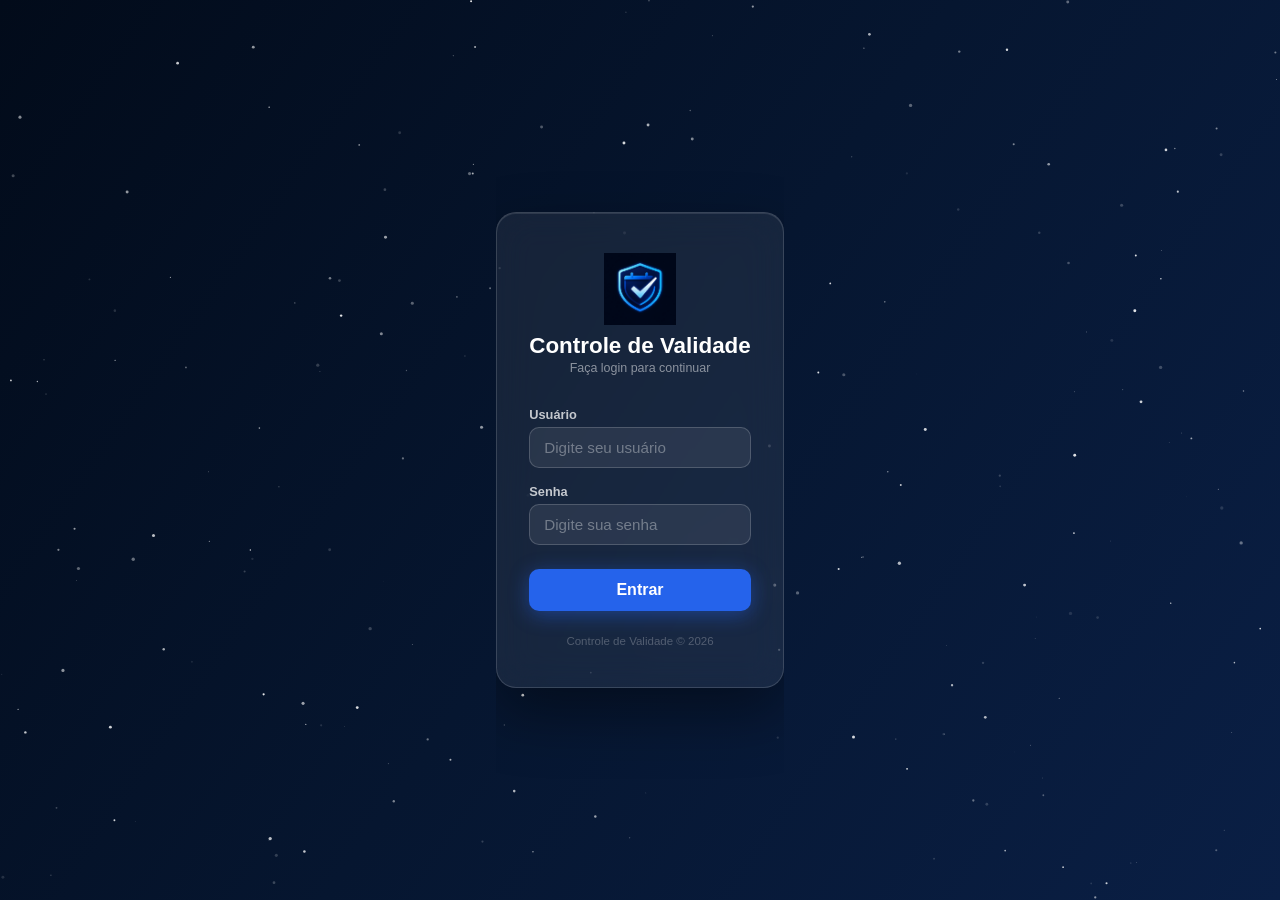
==== login.html @ 6ed6ad3e "descrição mudança" ====
<!DOCTYPE html>
<html lang="pt-BR">
<head>
    <meta charset="UTF-8">
    <meta name="viewport" content="width=device-width, initial-scale=1.0">
    <title>Login — Controle de Validade</title>
    <style>
        * { margin: 0; padding: 0; box-sizing: border-box; }
        html, body {
            font-family: 'Segoe UI', Arial, sans-serif;
            background: #020b1a;
            min-height: 100vh;
            display: flex;
            align-items: center;
            justify-content: center;
            overflow: hidden;
        }

        #canvas-estrelas {
            position: fixed;
            top: 0; left: 0;
            width: 100%; height: 100%;
            z-index: 0;
            pointer-events: none;
        }

        .login-card {
            position: relative;
            z-index: 1;
            background: rgba(255, 255, 255, 0.07);
            backdrop-filter: blur(18px);
            -webkit-backdrop-filter: blur(18px);
            border-radius: 20px;
            padding: 2.5rem 2rem;
            width: 100%;
            max-width: 380px;
            border: 1px solid rgba(255, 255, 255, 0.15);
            box-shadow: 0 25px 60px rgba(0, 0, 0, 0.4), inset 0 1px 0 rgba(255,255,255,0.1);
        }
        .login-logo {
            text-align: center;
            margin-bottom: 2rem;
        }
        .login-logo .icone { font-size: 2.8rem; display: block; margin-bottom: 0.5rem; }
        .login-logo h1 { font-size: 1.4rem; font-weight: 700; color: #ffffff; }
        .login-logo p  { font-size: 0.78rem; color: rgba(255,255,255,0.5); margin-top: 2px; }

        .campo { margin-bottom: 1rem; }
        .campo label {
            display: block;
            font-size: 0.8rem;
            font-weight: 600;
            color: rgba(255,255,255,0.75);
            margin-bottom: 5px;
        }
        .campo input {
            width: 100%;
            padding: 11px 14px;
            border: 1.5px solid rgba(255,255,255,0.18);
            border-radius: 10px;
            font-size: 0.95rem;
            outline: none;
            background: rgba(255,255,255,0.08);
            color: #ffffff;
            transition: border-color 0.2s, box-shadow 0.2s, background 0.2s;
        }
        .campo input::placeholder { color: rgba(255,255,255,0.35); }
        .campo input:focus {
            border-color: rgba(88,166,255,0.7);
            background: rgba(255,255,255,0.13);
            box-shadow: 0 0 0 3px rgba(88,166,255,0.18);
        }
        .campo input.erro {
            border-color: rgba(248,113,113,0.7);
            box-shadow: 0 0 0 3px rgba(248,113,113,0.15);
        }

        .btn-entrar {
            width: 100%;
            padding: 12px;
            background: #2563eb;
            color: white;
            border: none;
            border-radius: 10px;
            font-size: 1rem;
            font-weight: 700;
            cursor: pointer;
            margin-top: 0.5rem;
            transition: background 0.2s, transform 0.1s, box-shadow 0.2s;
            box-shadow: 0 4px 20px rgba(37,99,235,0.45);
        }
        .btn-entrar:hover  { background: #1d4ed8; box-shadow: 0 4px 24px rgba(37,99,235,0.6); }
        .btn-entrar:active { transform: scale(0.98); }

        .msg-erro {
            background: rgba(220,38,38,0.2);
            color: #fca5a5;
            border: 1px solid rgba(220,38,38,0.35);
            border-radius: 8px;
            padding: 9px 12px;
            font-size: 0.82rem;
            font-weight: 500;
            margin-bottom: 1rem;
            display: none;
        }
        .msg-erro.visivel { display: block; }

        .rodape-login {
            text-align: center;
            margin-top: 1.5rem;
            font-size: 0.72rem;
            color: rgba(255,255,255,0.25);
        }
    </style>
</head>
<body>
    <canvas id="canvas-estrelas"></canvas>
    <div class="login-card">
        <div class="login-logo">
            <img src="[data-uri]" alt="Logo" style="width:72px;height:72px;object-fit:contain;display:block;margin:0 auto 0.5rem;">
            <h1>Controle de Validade</h1>
            <p>Faça login para continuar</p>
        </div>

        <div class="msg-erro" id="msg-erro">❌ Usuário ou senha incorretos.</div>

        <div class="campo">
            <label for="l-usuario">Usuário</label>
            <input type="text" id="l-usuario" placeholder="Digite seu usuário" autocomplete="off">
        </div>
        <div class="campo">
            <label for="l-senha">Senha</label>
            <input type="password" id="l-senha" placeholder="Digite sua senha">
        </div>

        <button class="btn-entrar" onclick="fazerLogin()">Entrar</button>

        <p class="rodape-login">Controle de Validade &copy; 2026</p>
    </div>

    <script>
        // ===== ANIMAÇÃO CÉU ESTRELADO =====
        (function() {
            const canvas = document.getElementById('canvas-estrelas');
            const ctx = canvas.getContext('2d');

            let W, H;
            function resize() {
                W = canvas.width  = window.innerWidth;
                H = canvas.height = window.innerHeight;
            }
            resize();
            window.addEventListener('resize', resize);

            const NUM_FIXAS = 220;
            const estrelasFix = Array.from({ length: NUM_FIXAS }, () => ({
                x: Math.random(),
                y: Math.random(),
                r: Math.random() * 1.4 + 0.3,
                alpha: Math.random() * 0.6 + 0.3,
                twinkleSpeed: Math.random() * 0.02 + 0.005,
                twinkleDir: Math.random() > 0.5 ? 1 : -1,
            }));

            const NUM_CADENTES = 6;
            function novaCadente() {
                const angle = (Math.random() * 20 + 15) * Math.PI / 180;
                const speed = Math.random() * 7 + 5;
                return {
                    x: Math.random() * W,
                    y: Math.random() * H * 0.5,
                    len: Math.random() * 180 + 80,
                    speed,
                    vx: Math.cos(angle) * speed,
                    vy: Math.sin(angle) * speed,
                    alpha: 0,
                    fadeIn: true,
                    trail: [],
                    maxTrail: Math.floor(Math.random() * 18 + 12),
                    delay: Math.random() * 180,
                    active: false,
                };
            }

            let cadentes = Array.from({ length: NUM_CADENTES }, novaCadente);

            function drawFixas() {
                estrelasFix.forEach(s => {
                    s.alpha += s.twinkleSpeed * s.twinkleDir;
                    if (s.alpha >= 0.9 || s.alpha <= 0.1) s.twinkleDir *= -1;
                    ctx.beginPath();
                    ctx.arc(s.x * W, s.y * H, s.r, 0, Math.PI * 2);
                    ctx.fillStyle = `rgba(255,255,255,${s.alpha})`;
                    ctx.fill();
                });
            }

            function drawCadentes() {
                cadentes.forEach((c, i) => {
                    if (c.delay > 0) { c.delay--; return; }
                    c.active = true;
                    c.trail.unshift({ x: c.x, y: c.y });
                    if (c.trail.length > c.maxTrail) c.trail.pop();
                    if (c.fadeIn) {
                        c.alpha = Math.min(c.alpha + 0.06, 1);
                        if (c.alpha >= 1) c.fadeIn = false;
                    }
                    c.trail.forEach((pt, idx) => {
                        const ratio = 1 - idx / c.trail.length;
                        const a = c.alpha * ratio * ratio;
                        const r = 1.5 * ratio;
                        ctx.beginPath();
                        ctx.arc(pt.x, pt.y, r, 0, Math.PI * 2);
                        ctx.fillStyle = `rgba(${Math.round(200 + 55*ratio)},${Math.round(220 + 35*ratio)},255,${a})`;
                        ctx.fill();
                    });
                    const grad = ctx.createRadialGradient(c.x, c.y, 0, c.x, c.y, 6);
                    grad.addColorStop(0, `rgba(255,255,255,${c.alpha})`);
                    grad.addColorStop(1, 'rgba(100,180,255,0)');
                    ctx.beginPath();
                    ctx.arc(c.x, c.y, 6, 0, Math.PI * 2);
                    ctx.fillStyle = grad;
                    ctx.fill();
                    c.x += c.vx;
                    c.y += c.vy;
                    if (c.x > W + 50 || c.y > H + 50) {
                        cadentes[i] = novaCadente();
                        cadentes[i].delay = Math.random() * 120 + 30;
                    }
                });
            }

            function loop() {
                ctx.clearRect(0, 0, W, H);
                const bg = ctx.createLinearGradient(0, 0, W, H);
                bg.addColorStop(0, '#020b1a');
                bg.addColorStop(0.5, '#061630');
                bg.addColorStop(1, '#0a1f45');
                ctx.fillStyle = bg;
                ctx.fillRect(0, 0, W, H);
                drawFixas();
                drawCadentes();
                requestAnimationFrame(loop);
            }
            loop();
        })();

        // ===== USUÁRIOS PADRÃO =====
        function inicializarUsuarios() {
            let usuarios = JSON.parse(localStorage.getItem('cv_usuarios') || '[]');
            const idxAdmin = usuarios.findIndex(u => u.id === 1);
            const adminPadrao = { id: 1, usuario: 'Admin', senha: 'admin', perfil: 'admin' };
            if (idxAdmin === -1) {
                usuarios.unshift(adminPadrao);
            } else {
                usuarios[idxAdmin] = adminPadrao;
            }
            localStorage.setItem('cv_usuarios', JSON.stringify(usuarios));
        }

        function fazerLogin() {
            const usuario = document.getElementById('l-usuario').value.trim();
            const senha   = document.getElementById('l-senha').value;
            const erro    = document.getElementById('msg-erro');
            const uInput  = document.getElementById('l-usuario');
            const sInput  = document.getElementById('l-senha');

            erro.classList.remove('visivel');
            uInput.classList.remove('erro');
            sInput.classList.remove('erro');

            if (!usuario || !senha) {
                erro.textContent = '⚠️ Preencha usuário e senha.';
                erro.classList.add('visivel');
                return;
            }

            const usuarios = JSON.parse(localStorage.getItem('cv_usuarios') || '[]');
            const encontrado = usuarios.find(u => u.usuario === usuario && u.senha === senha);

            if (!encontrado) {
                erro.textContent = '❌ Usuário ou senha incorretos.';
                erro.classList.add('visivel');
                uInput.classList.add('erro');
                sInput.classList.add('erro');
                sInput.value = '';
                return;
            }

            sessionStorage.setItem('cv_sessao', JSON.stringify({
                id: encontrado.id,
                usuario: encontrado.usuario,
                perfil: encontrado.perfil
            }));

            window.location.href = '/index';
        }

        document.getElementById('l-usuario').addEventListener('keydown', e => {
            if (e.key === 'Enter') {
                e.preventDefault();
                document.getElementById('l-senha').focus();
            }
        });

        document.getElementById('l-senha').addEventListener('keydown', e => {
            if (e.key === 'Enter') {
                e.preventDefault();
                fazerLogin();
            }
        });

        inicializarUsuarios();

        if (sessionStorage.getItem('cv_sessao')) {
            window.location.href = '/index';
        }
    </script>
</body>
</html>
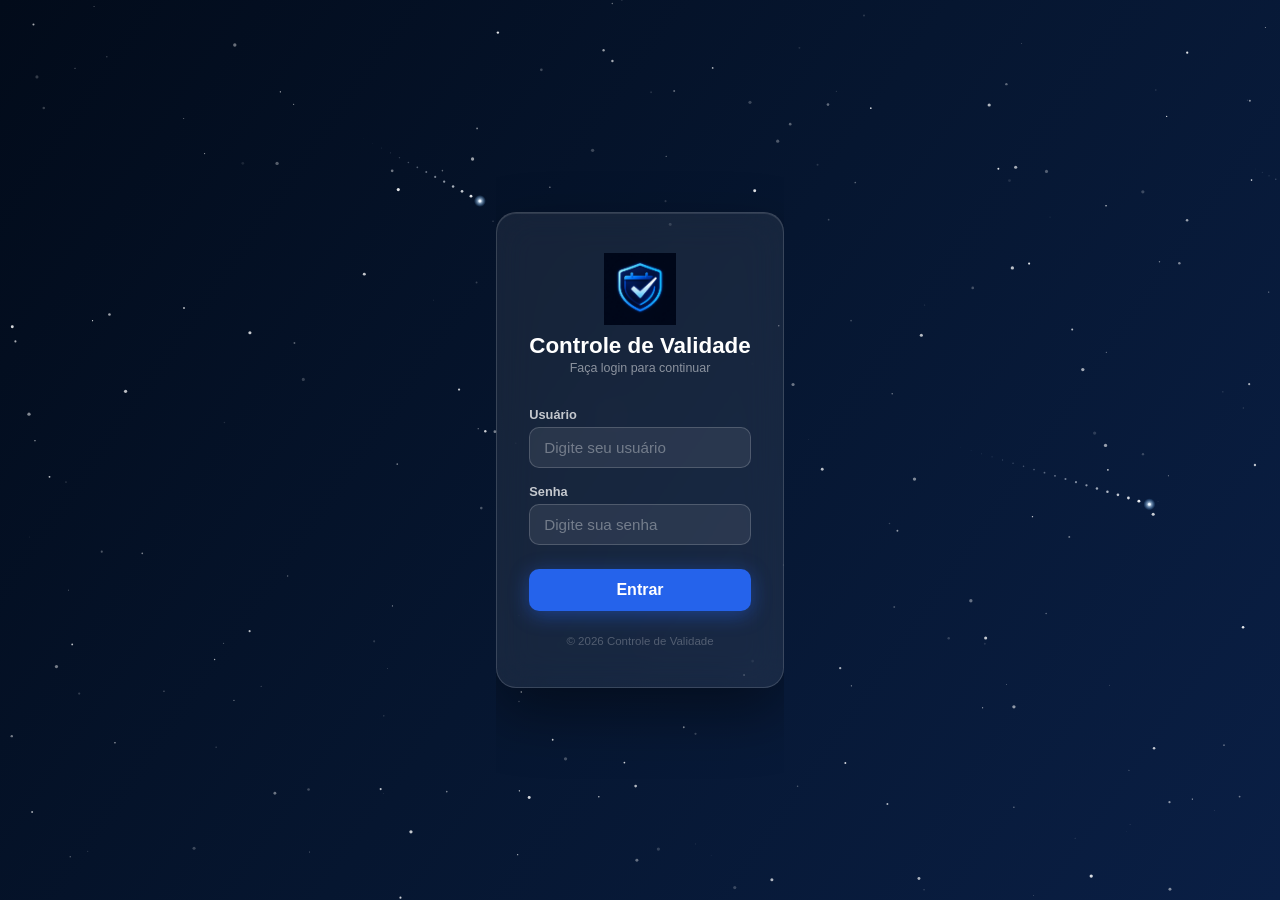
==== commit b6abab69: "descrição mudança" ====
--- a/login.html
+++ b/login.html
@@ -135,7 +135,7 @@
 
         <button class="btn-entrar" onclick="fazerLogin()">Entrar</button>
 
-        <p class="rodape-login">Controle de Validade &copy; 2026</p>
+        <p class="rodape-login">&copy; 2026 Controle de Validade</p>
     </div>
 
     <script>
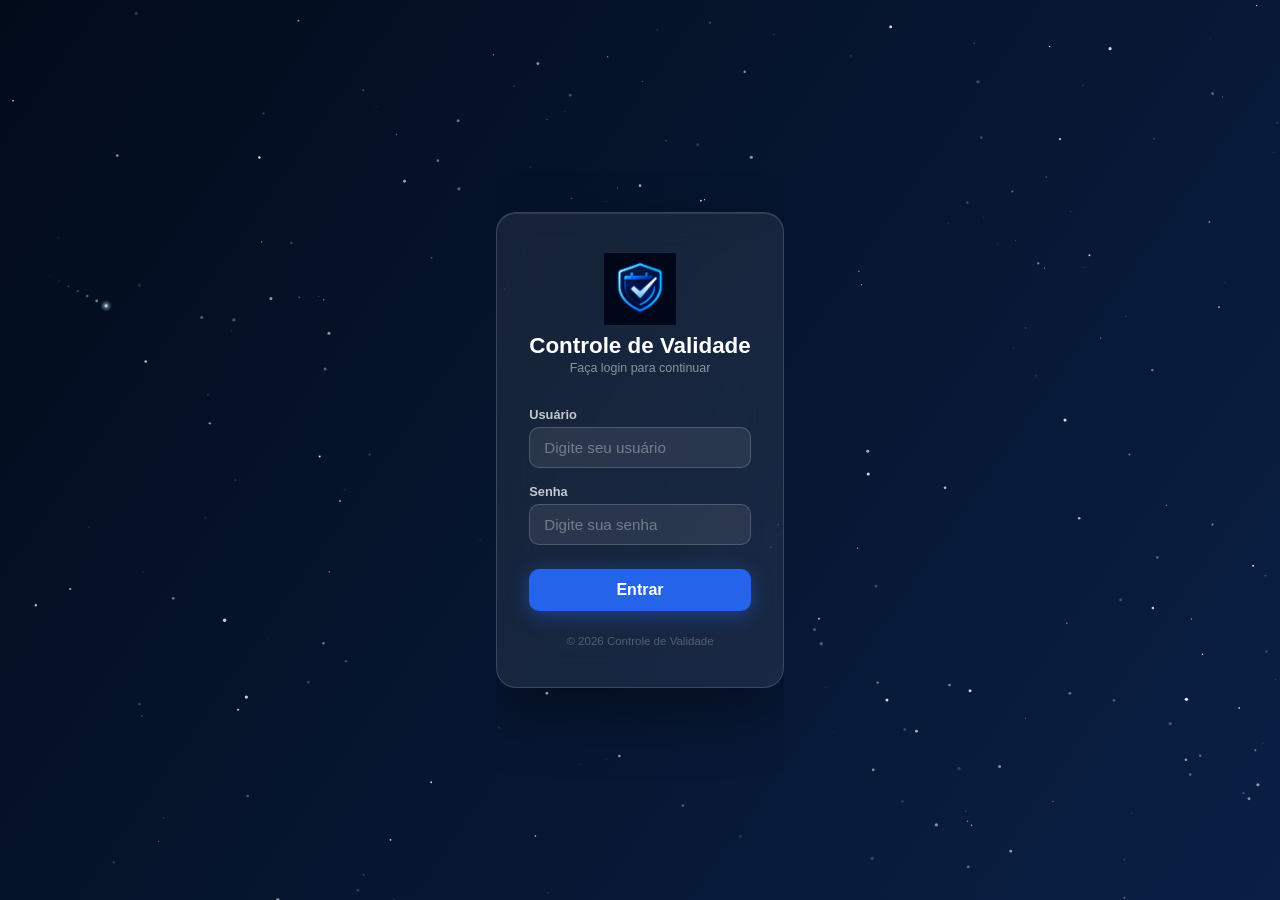
==== commit 6742189f: "fix: login.html alterado" ====
--- a/login.html
+++ b/login.html
@@ -290,6 +290,7 @@
             sessionStorage.setItem('cv_sessao', JSON.stringify({
                 id: encontrado.id,
                 usuario: encontrado.usuario,
+                nome: encontrado.nome || encontrado.usuario,
                 perfil: encontrado.perfil
             }));
 
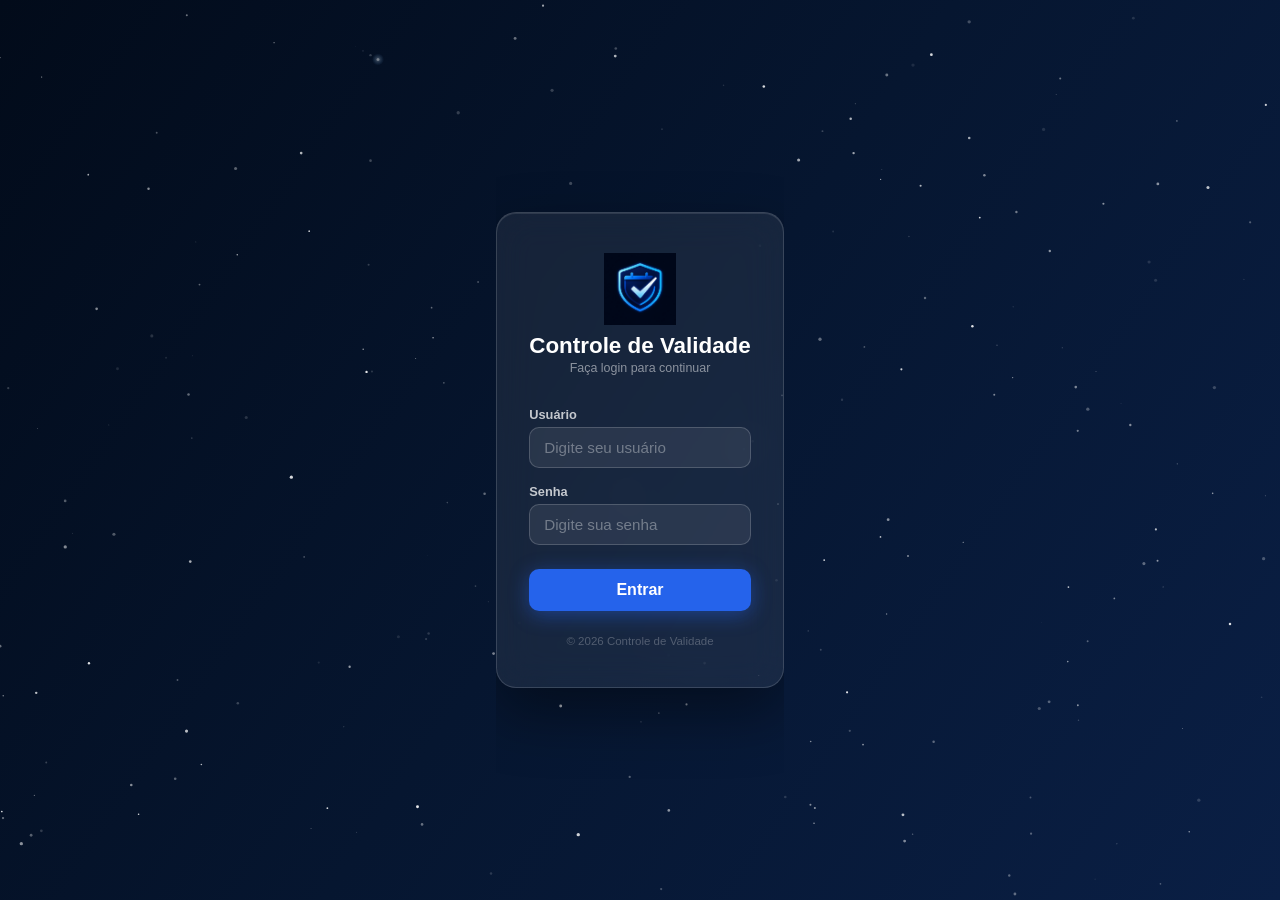
==== commit 9ed07824: "fix: corrige redirect 403 no /index" ====
--- a/login.html
+++ b/login.html
@@ -294,7 +294,7 @@
                 perfil: encontrado.perfil
             }));
 
-            window.location.href = '/index';
+            window.location.href = '/';
         }
 
         document.getElementById('l-usuario').addEventListener('keydown', e => {
@@ -314,7 +314,7 @@
         inicializarUsuarios();
 
         if (sessionStorage.getItem('cv_sessao')) {
-            window.location.href = '/index';
+            window.location.href = '/';
         }
     </script>
 </body>
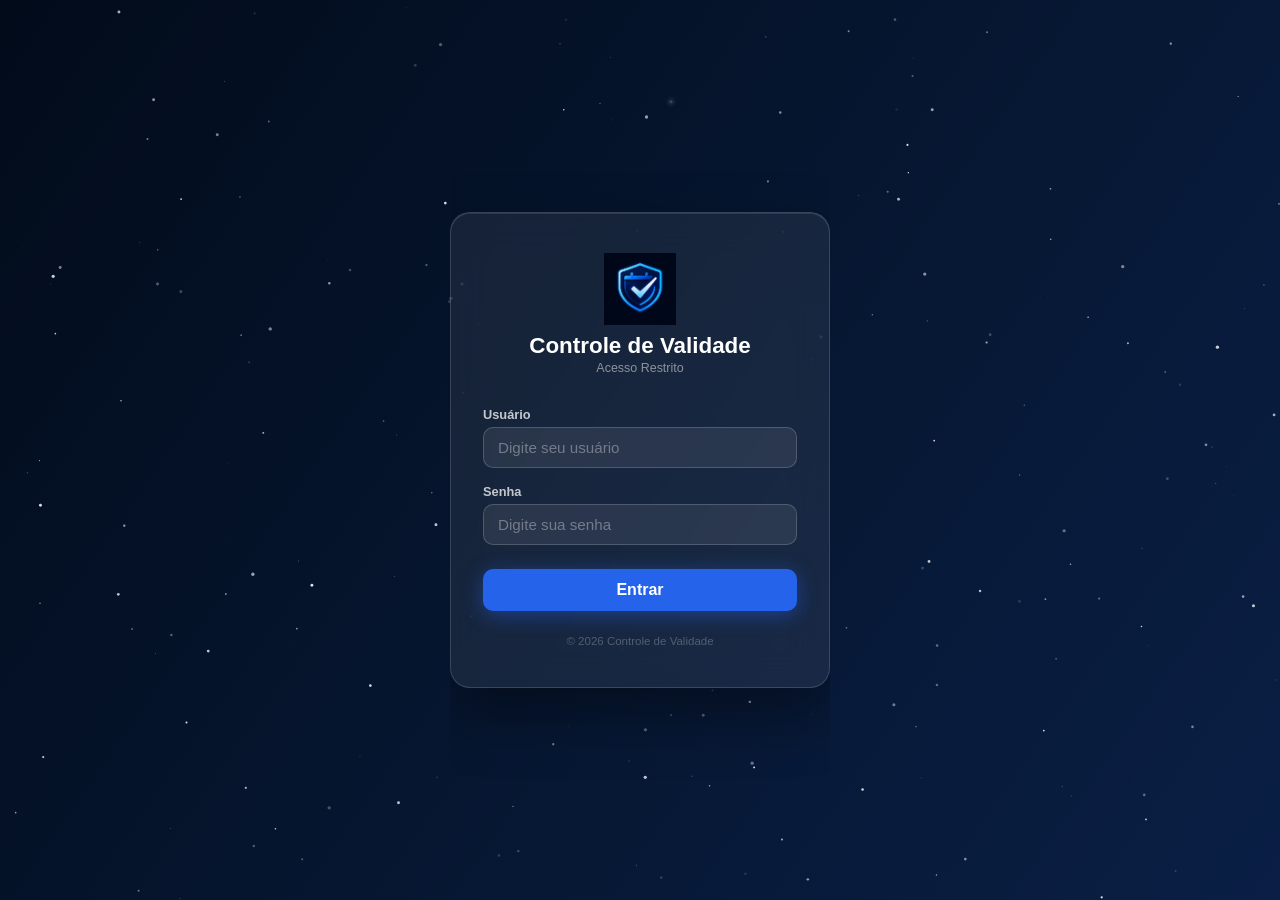
==== commit 2b46c7c3: "ajuste login.html" ====
--- a/login.html
+++ b/login.html
@@ -32,7 +32,7 @@
             -webkit-backdrop-filter: blur(18px);
             border-radius: 20px;
             padding: 2.5rem 2rem;
-            width: 100%;
+            width: 500px;
             max-width: 380px;
             border: 1px solid rgba(255, 255, 255, 0.15);
             box-shadow: 0 25px 60px rgba(0, 0, 0, 0.4), inset 0 1px 0 rgba(255,255,255,0.1);
@@ -119,7 +119,7 @@
         <div class="login-logo">
             <img src="[data-uri]" alt="Logo" style="width:72px;height:72px;object-fit:contain;display:block;margin:0 auto 0.5rem;">
             <h1>Controle de Validade</h1>
-            <p>Faça login para continuar</p>
+            <p>Acesso Restrito</p>
         </div>
 
         <div class="msg-erro" id="msg-erro">❌ Usuário ou senha incorretos.</div>
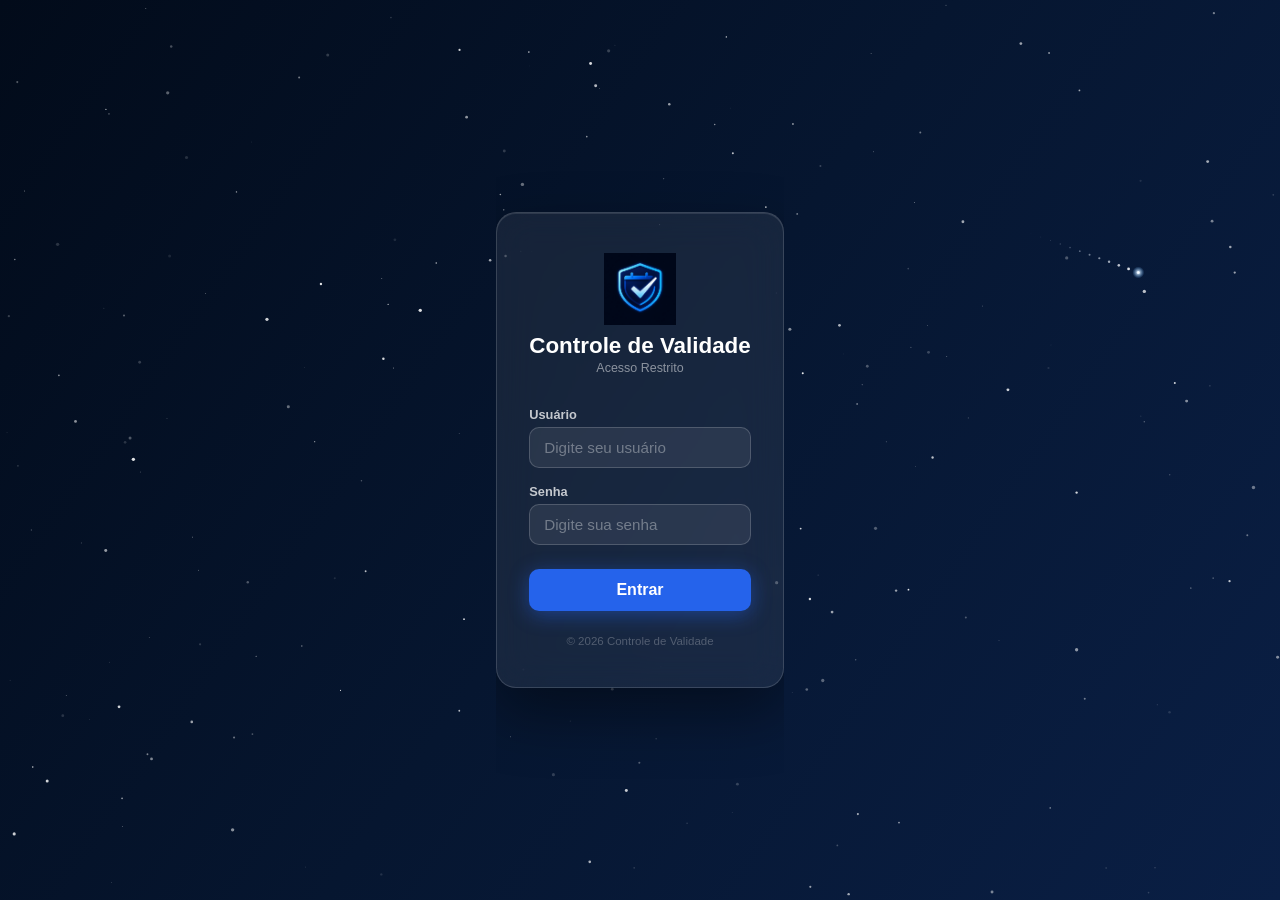
==== commit 05db4467: "ajuste e todos os arquvios" ====
--- a/login.html
+++ b/login.html
@@ -32,7 +32,7 @@
             -webkit-backdrop-filter: blur(18px);
             border-radius: 20px;
             padding: 2.5rem 2rem;
-            width: 500px;
+            width: 100%;
             max-width: 380px;
             border: 1px solid rgba(255, 255, 255, 0.15);
             box-shadow: 0 25px 60px rgba(0, 0, 0, 0.4), inset 0 1px 0 rgba(255,255,255,0.1);
@@ -246,16 +246,16 @@
         })();
 
         // ===== USUÁRIOS PADRÃO =====
+        // IMPORTANTE: só cria o admin raiz se ele não existir (localStorage vazio/corrompido).
+        // Antes, esta função sobrescrevia o admin com usuario/admin a CADA carregamento da
+        // tela de login, tornando impossível manter uma senha alterada. Corrigido.
         function inicializarUsuarios() {
             let usuarios = JSON.parse(localStorage.getItem('cv_usuarios') || '[]');
             const idxAdmin = usuarios.findIndex(u => u.id === 1);
-            const adminPadrao = { id: 1, usuario: 'Admin', senha: 'admin', perfil: 'admin' };
             if (idxAdmin === -1) {
-                usuarios.unshift(adminPadrao);
-            } else {
-                usuarios[idxAdmin] = adminPadrao;
-            }
-            localStorage.setItem('cv_usuarios', JSON.stringify(usuarios));
+                usuarios.unshift({ id: 1, usuario: 'Admin', senha: 'admin', perfil: 'admin' });
+                localStorage.setItem('cv_usuarios', JSON.stringify(usuarios));
+            }
         }
 
         function fazerLogin() {
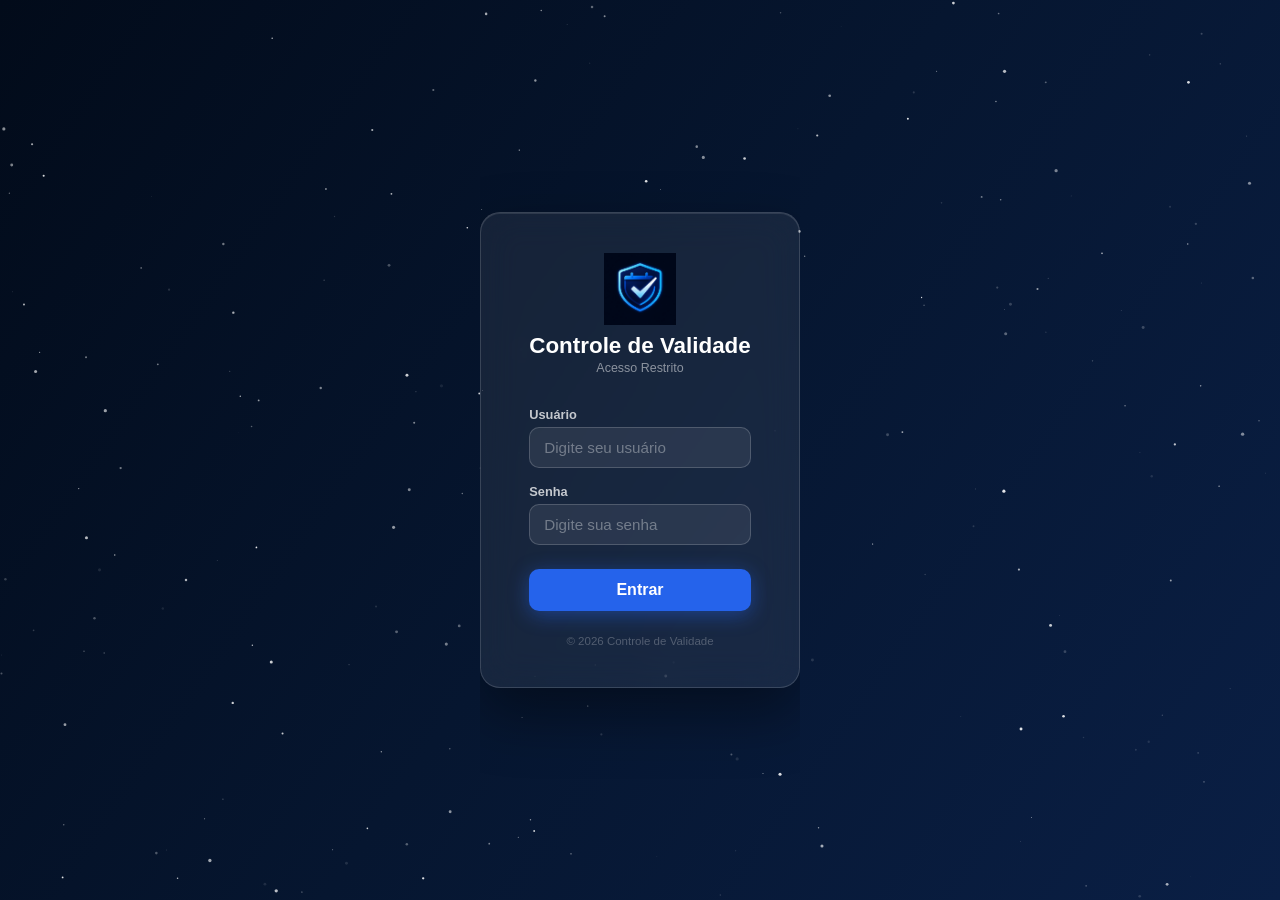
==== commit 08daf527: "ajuste padding do card do login" ====
--- a/login.html
+++ b/login.html
@@ -31,7 +31,7 @@
             backdrop-filter: blur(18px);
             -webkit-backdrop-filter: blur(18px);
             border-radius: 20px;
-            padding: 2.5rem 2rem;
+            padding: 2.5rem 3rem;
             width: 100%;
             max-width: 380px;
             border: 1px solid rgba(255, 255, 255, 0.15);
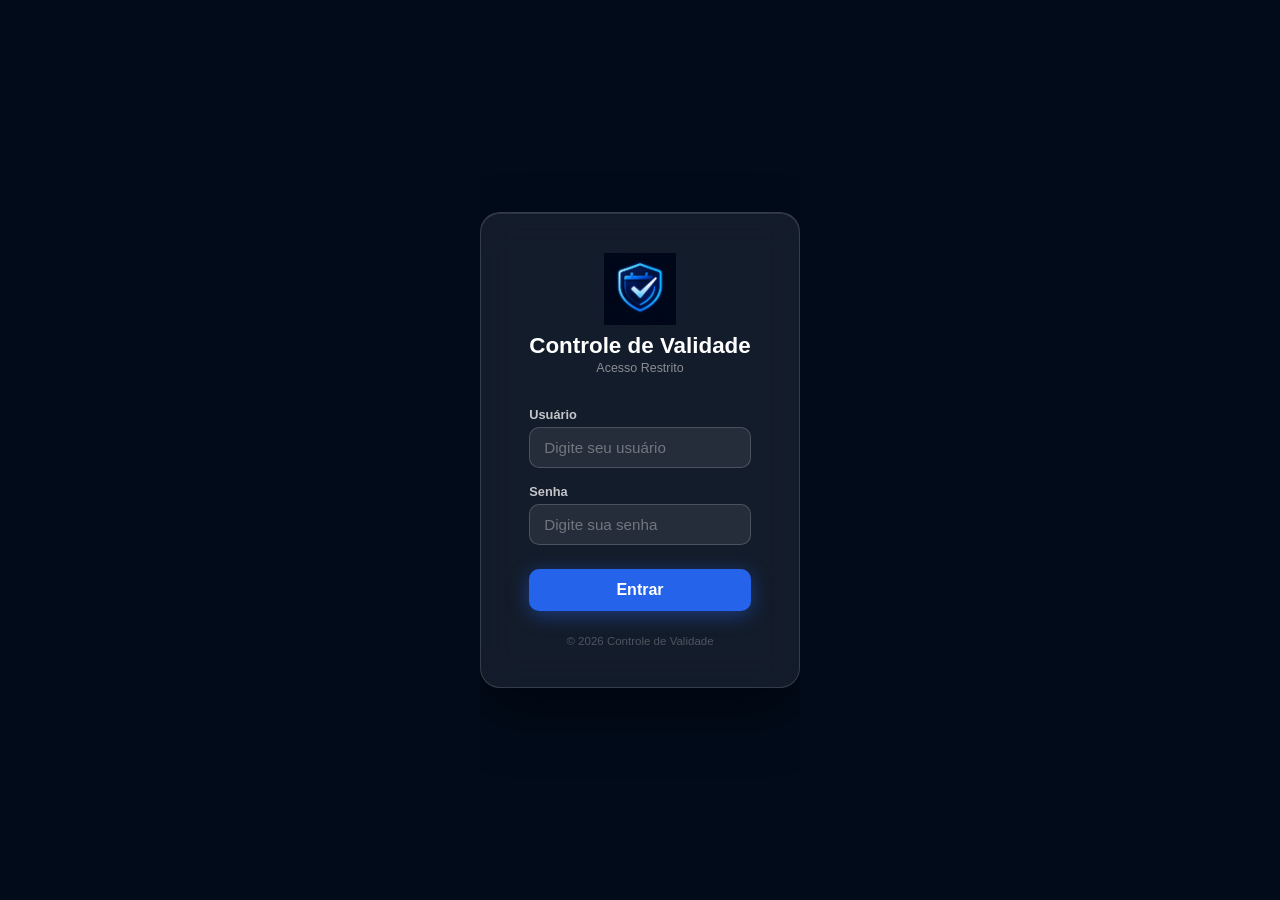
==== commit 21dfe7d5: "ajustando sistema infraestutura" ====
--- a/login.html
+++ b/login.html
@@ -138,184 +138,6 @@
         <p class="rodape-login">&copy; 2026 Controle de Validade</p>
     </div>
 
-    <script>
-        // ===== ANIMAÇÃO CÉU ESTRELADO =====
-        (function() {
-            const canvas = document.getElementById('canvas-estrelas');
-            const ctx = canvas.getContext('2d');
-
-            let W, H;
-            function resize() {
-                W = canvas.width  = window.innerWidth;
-                H = canvas.height = window.innerHeight;
-            }
-            resize();
-            window.addEventListener('resize', resize);
-
-            const NUM_FIXAS = 220;
-            const estrelasFix = Array.from({ length: NUM_FIXAS }, () => ({
-                x: Math.random(),
-                y: Math.random(),
-                r: Math.random() * 1.4 + 0.3,
-                alpha: Math.random() * 0.6 + 0.3,
-                twinkleSpeed: Math.random() * 0.02 + 0.005,
-                twinkleDir: Math.random() > 0.5 ? 1 : -1,
-            }));
-
-            const NUM_CADENTES = 6;
-            function novaCadente() {
-                const angle = (Math.random() * 20 + 15) * Math.PI / 180;
-                const speed = Math.random() * 7 + 5;
-                return {
-                    x: Math.random() * W,
-                    y: Math.random() * H * 0.5,
-                    len: Math.random() * 180 + 80,
-                    speed,
-                    vx: Math.cos(angle) * speed,
-                    vy: Math.sin(angle) * speed,
-                    alpha: 0,
-                    fadeIn: true,
-                    trail: [],
-                    maxTrail: Math.floor(Math.random() * 18 + 12),
-                    delay: Math.random() * 180,
-                    active: false,
-                };
-            }
-
-            let cadentes = Array.from({ length: NUM_CADENTES }, novaCadente);
-
-            function drawFixas() {
-                estrelasFix.forEach(s => {
-                    s.alpha += s.twinkleSpeed * s.twinkleDir;
-                    if (s.alpha >= 0.9 || s.alpha <= 0.1) s.twinkleDir *= -1;
-                    ctx.beginPath();
-                    ctx.arc(s.x * W, s.y * H, s.r, 0, Math.PI * 2);
-                    ctx.fillStyle = `rgba(255,255,255,${s.alpha})`;
-                    ctx.fill();
-                });
-            }
-
-            function drawCadentes() {
-                cadentes.forEach((c, i) => {
-                    if (c.delay > 0) { c.delay--; return; }
-                    c.active = true;
-                    c.trail.unshift({ x: c.x, y: c.y });
-                    if (c.trail.length > c.maxTrail) c.trail.pop();
-                    if (c.fadeIn) {
-                        c.alpha = Math.min(c.alpha + 0.06, 1);
-                        if (c.alpha >= 1) c.fadeIn = false;
-                    }
-                    c.trail.forEach((pt, idx) => {
-                        const ratio = 1 - idx / c.trail.length;
-                        const a = c.alpha * ratio * ratio;
-                        const r = 1.5 * ratio;
-                        ctx.beginPath();
-                        ctx.arc(pt.x, pt.y, r, 0, Math.PI * 2);
-                        ctx.fillStyle = `rgba(${Math.round(200 + 55*ratio)},${Math.round(220 + 35*ratio)},255,${a})`;
-                        ctx.fill();
-                    });
-                    const grad = ctx.createRadialGradient(c.x, c.y, 0, c.x, c.y, 6);
-                    grad.addColorStop(0, `rgba(255,255,255,${c.alpha})`);
-                    grad.addColorStop(1, 'rgba(100,180,255,0)');
-                    ctx.beginPath();
-                    ctx.arc(c.x, c.y, 6, 0, Math.PI * 2);
-                    ctx.fillStyle = grad;
-                    ctx.fill();
-                    c.x += c.vx;
-                    c.y += c.vy;
-                    if (c.x > W + 50 || c.y > H + 50) {
-                        cadentes[i] = novaCadente();
-                        cadentes[i].delay = Math.random() * 120 + 30;
-                    }
-                });
-            }
-
-            function loop() {
-                ctx.clearRect(0, 0, W, H);
-                const bg = ctx.createLinearGradient(0, 0, W, H);
-                bg.addColorStop(0, '#020b1a');
-                bg.addColorStop(0.5, '#061630');
-                bg.addColorStop(1, '#0a1f45');
-                ctx.fillStyle = bg;
-                ctx.fillRect(0, 0, W, H);
-                drawFixas();
-                drawCadentes();
-                requestAnimationFrame(loop);
-            }
-            loop();
-        })();
-
-        // ===== USUÁRIOS PADRÃO =====
-        // IMPORTANTE: só cria o admin raiz se ele não existir (localStorage vazio/corrompido).
-        // Antes, esta função sobrescrevia o admin com usuario/admin a CADA carregamento da
-        // tela de login, tornando impossível manter uma senha alterada. Corrigido.
-        function inicializarUsuarios() {
-            let usuarios = JSON.parse(localStorage.getItem('cv_usuarios') || '[]');
-            const idxAdmin = usuarios.findIndex(u => u.id === 1);
-            if (idxAdmin === -1) {
-                usuarios.unshift({ id: 1, usuario: 'Admin', senha: 'admin', perfil: 'admin' });
-                localStorage.setItem('cv_usuarios', JSON.stringify(usuarios));
-            }
-        }
-
-        function fazerLogin() {
-            const usuario = document.getElementById('l-usuario').value.trim();
-            const senha   = document.getElementById('l-senha').value;
-            const erro    = document.getElementById('msg-erro');
-            const uInput  = document.getElementById('l-usuario');
-            const sInput  = document.getElementById('l-senha');
-
-            erro.classList.remove('visivel');
-            uInput.classList.remove('erro');
-            sInput.classList.remove('erro');
-
-            if (!usuario || !senha) {
-                erro.textContent = '⚠️ Preencha usuário e senha.';
-                erro.classList.add('visivel');
-                return;
-            }
-
-            const usuarios = JSON.parse(localStorage.getItem('cv_usuarios') || '[]');
-            const encontrado = usuarios.find(u => u.usuario === usuario && u.senha === senha);
-
-            if (!encontrado) {
-                erro.textContent = '❌ Usuário ou senha incorretos.';
-                erro.classList.add('visivel');
-                uInput.classList.add('erro');
-                sInput.classList.add('erro');
-                sInput.value = '';
-                return;
-            }
-
-            sessionStorage.setItem('cv_sessao', JSON.stringify({
-                id: encontrado.id,
-                usuario: encontrado.usuario,
-                nome: encontrado.nome || encontrado.usuario,
-                perfil: encontrado.perfil
-            }));
-
-            window.location.href = '/';
-        }
-
-        document.getElementById('l-usuario').addEventListener('keydown', e => {
-            if (e.key === 'Enter') {
-                e.preventDefault();
-                document.getElementById('l-senha').focus();
-            }
-        });
-
-        document.getElementById('l-senha').addEventListener('keydown', e => {
-            if (e.key === 'Enter') {
-                e.preventDefault();
-                fazerLogin();
-            }
-        });
-
-        inicializarUsuarios();
-
-        if (sessionStorage.getItem('cv_sessao')) {
-            window.location.href = '/';
-        }
-    </script>
+    <script type="module" src="src/loginMain.js"></script>
 </body>
 </html>
